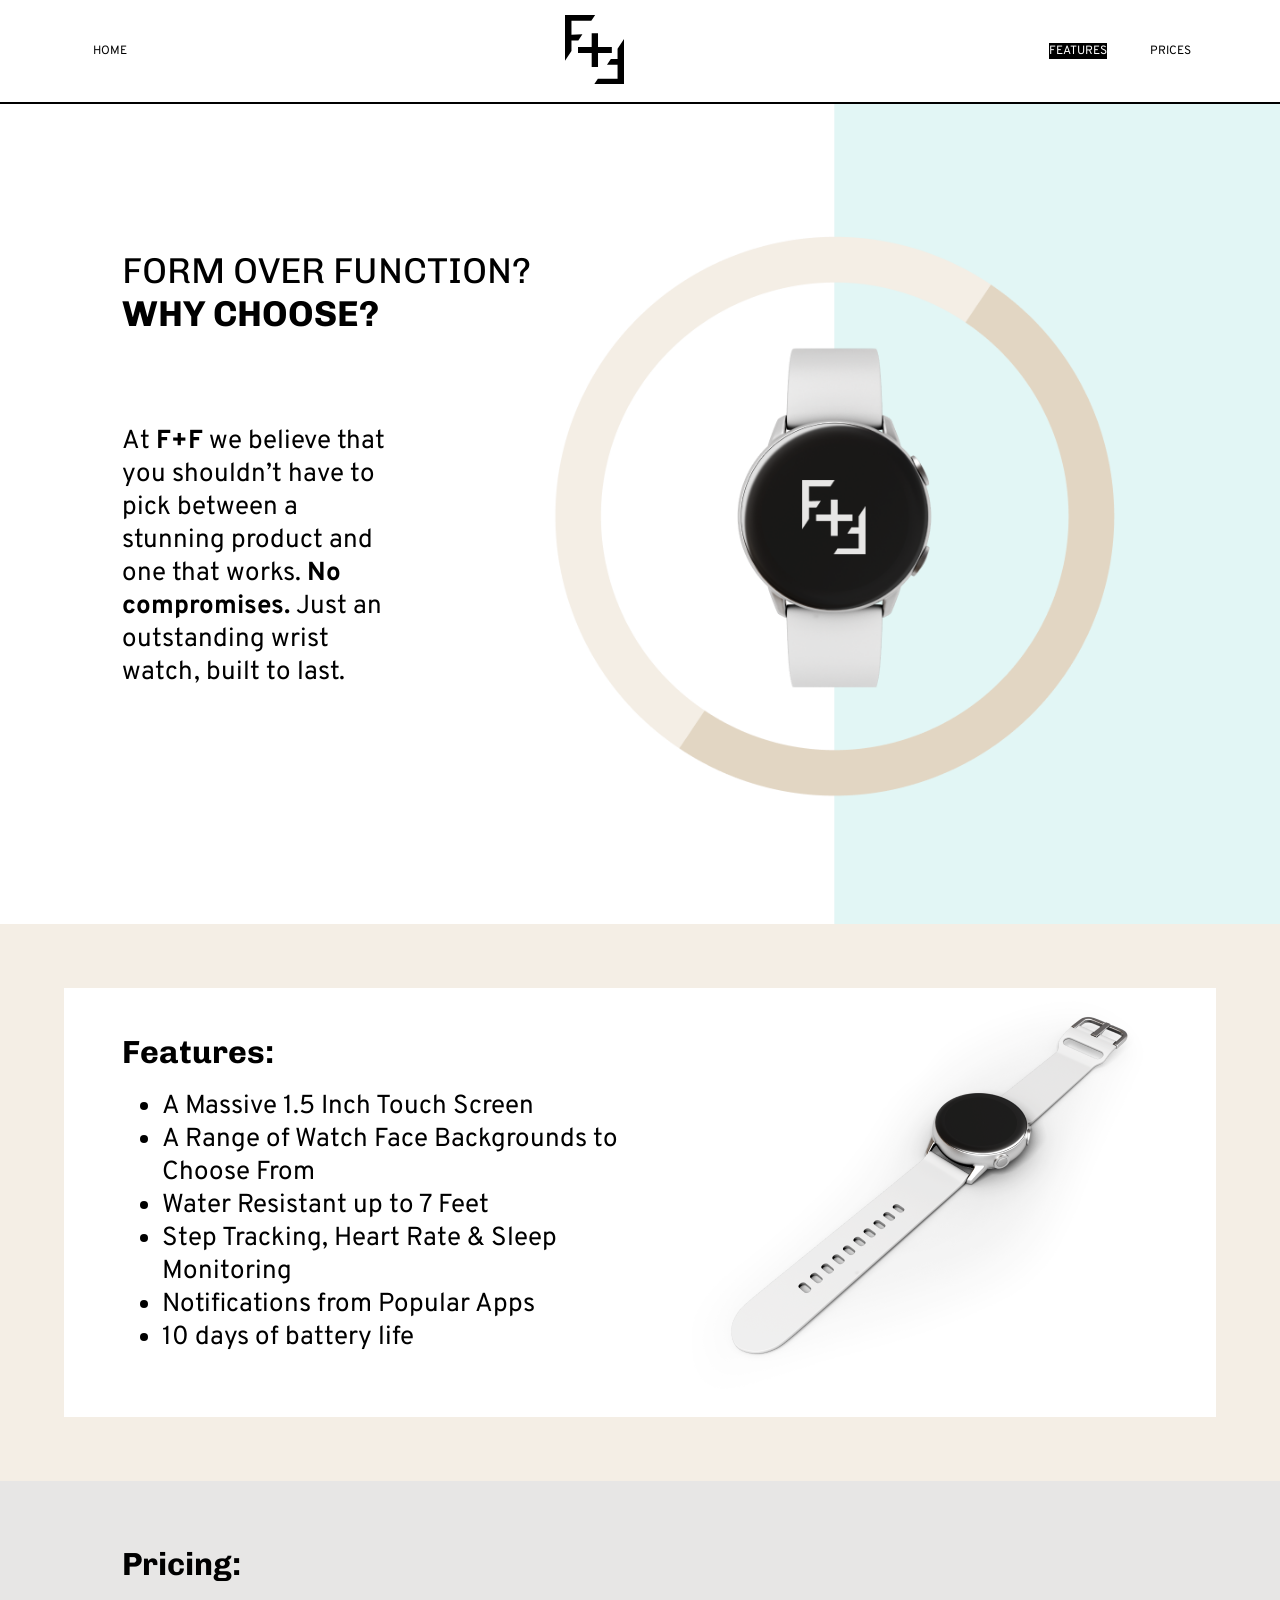
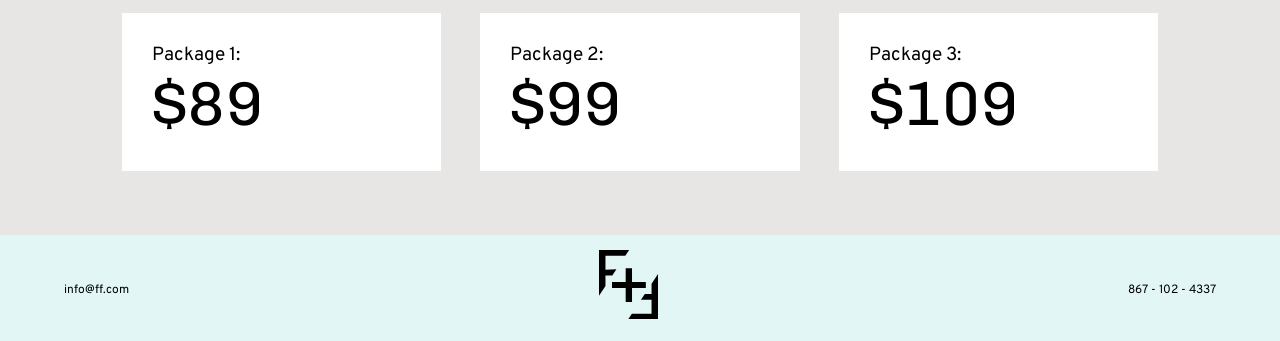
==== Starter Code Challenge HTML & CSS 4/starter-code/index.html @ 16905d95 "highlight features link in nav" ====
<!DOCTYPE html>
<html lang="en">
<head>
    <meta charset="UTF-8">
    <meta http-equiv="X-UA-Compatible" content="IE=edge">
    <meta name="viewport" content="width=device-width, initial-scale=1.0">
    <link rel="preconnect" href="https://fonts.googleapis.com">
    <link rel="preconnect" href="https://fonts.gstatic.com" crossorigin>
    <link href="https://fonts.googleapis.com/css2?family=Chivo:wght@400;700&family=Overpass:wght@400;700&display=swap" rel="stylesheet">
    <link rel="stylesheet" href="./styles.css">
    <title>F + F Watch</title>


    <style>
        /* add your styles below: */


    </style>

</head>
<body>
    <div class="nav">
        <ul class="nav__pages-list">
            <li class="nav__pages-list-item">
                <a class="nav__pages-link" href="/">HOME</a>
            </li>
            <!-- <li class="nav__pages-list-item">
                <a class="nav__pages-link" href="/">CONTACT</a>
            </li> -->
        </ul>
        <a class="nav__logo" href="#">
            <img class="nav__logo-img" src="../F+F-logo-black.svg" alt="F+F Main Logo / Home Link">
        </a>
        <ul class="nav__sections-list">
            <li class="nav__sections-list-item">
                <a class="nav__sections-link" href="#features"><span class="nav__sections-link--highlight">FEATURES</span></a>
            </li>
            <li class="nav__sections-list-item">
                <a class="nav__sections-link" href="#pricing">PRICES</a>
            </li>
        </ul>
    </div>
    
    <header class="header">
        <div class="header__container">
            <h1 class="header__title">Form Over Function?</h1>
            <h2 class="header__subtitle">Why Choose?</h2>
            <p class="header__copy">
                At <span class="header__copy--bold">F+F</span> we believe that you shouldn’t have to pick between a stunning product and one that works.  <span class="header__copy--bold">No compromises.</span> Just an outstanding wrist watch, built to last.</p>
        </div>
    </header>
    
    <main>
        <div id="features" class="features">
            <div class="features__container">
                <div class="features__column">
                    <h3 class="features__title">Features:</h3>
                    <ul class="features__list">
                        <li class="features__list-item">
                            A Massive 1.5 Inch Touch Screen
                        </li>
                        <li class="features__list-item">
                            A Range of Watch Face Backgrounds to Choose From
                        </li>
                        <li class="features__list-item">
                            Water Resistant up to 7 Feet
                        </li>
                        <li class="features__list-item">
                            Step Tracking, Heart Rate & Sleep Monitoring
                        </li>
                        <li class="features__list-item">
                            Notifications from Popular Apps
                        </li>
                        <li class="features__list-item">
                            10 days of battery life
                        </li>
                        
                    </ul>
                </div>
                <div class="features__column">
                    <img class="features__image" src="../watch-side.png" alt="Side view of F+F Watch">
                </div>
            </div>
        </div>
        <div id="pricing" class="pricing">
            <div class="pricing__container">
                <h3 class="pricing__title">Pricing:</h3>
                <div class="pricing__cards">
                    <div class="pricing__card">
                        <div class="pricing__card-top">
                            <h4 class="pricing__card-title">Package 1:</h4>
                            <p class="pricing__card-price">$89</p>
                        </div>
                        <div class="pricing__card-bottom">
                           <!-- add code here for pricing -->
                        </div>
                    </div>
                    <div class="pricing__card">
                        <div class="pricing__card-top">
                            <h4 class="pricing__card-title">Package 2:</h4>
                            <p class="pricing__card-price">$99</p>
                        </div>
                        <div class="pricing__card-bottom">
                            
                        </div>
                    </div>
                    <div class="pricing__card">
                        <div class="pricing__card-top">
                            <h4 class="pricing__card-title">Package 3:</h4>
                            <p class="pricing__card-price">$109</p>
                        </div>
                        <div class="pricing__card-bottom">
                            
                        </div>
                    </div>
                </div>
            </div>
        </div>
    </main>

    <footer>
        <nav class="nav-footer">
            <ul class="nav-footer__list">
                <li class="nav-footer__list-item">
                    <a class="nav-footer__link" href="mailto:info@ff.com">info@ff.com</a>
                </li>
                <li class="nav-footer__list-item">
                    <a class="nav-footer__link" href="./index.html">
                        <img class="nav-footer__logo" src="../F+F-logo-black.svg" alt="F+F Logo / Link to Home">
                    </a>
                </li>
                <li class="nav-footer__list-item">
                    <a class="nav-footer__link" href="tel:8671024337">867 - 102 - 4337</a>
                </li>
            </ul>
        </nav>
    </footer>
</body>
</html>
---- Starter Code Challenge HTML & CSS 4/starter-code/styles.css ----
html, body {
  font-family: "Overpass", Arial, Helvetica, sans-serif;
  margin: 0;
  padding: 0;
}

p {
  font-family: "Overpass", Arial, Helvetica, sans-serif;
  font-size: 26px;
}

ul, ol, li {
  font-family: "Overpass", Arial, Helvetica, sans-serif;
  font-size: 19px;
}

.nav a, .nav-footer a, .nav p, .nav-footer p {
  font-size: 12px;
}

.nav {
  font-family: "Chivo", Arial, Helvetica, sans-serif;
  font-size: 12px;
  font-weight: normal;
  padding: 0 5%;
  display: flex;
  justify-content: space-between;
  align-items: stretch;
  height: 100%;
  border-bottom: 2px solid black;
}
.nav__pages-list, .nav__sections-list {
  list-style: none;
  padding-left: 0;
  margin: 0;
  display: flex;
}
.nav__pages-list-item, .nav__sections-list-item {
  width: 92px;
  text-align: center;
}
.nav__pages-link, .nav__sections-link {
  text-decoration: none;
  color: #000000;
  display: flex;
  justify-content: center;
  align-items: center;
  height: 100%;
}
.nav__pages-link:active, .nav__pages-link:hover, .nav__pages-link:focus, .nav__sections-link:active, .nav__sections-link:hover, .nav__sections-link:focus {
  text-decoration: none;
  color: #000000;
}
.nav__pages-link--active, .nav__pages-link--highlight, .nav__pages-link:hover, .nav__sections-link--active, .nav__sections-link--highlight, .nav__sections-link:hover {
  background: black;
  color: white;
}
.nav__logo-img {
  padding: 15px;
}

.header {
  padding: 0 5%;
  background: url("../watch-front.png") 0% 50%/cover no-repeat;
  height: calc(100vh - 80px);
}
.header__container {
  padding: 0 5%;
  width: 90%;
  display: flex;
  flex-direction: column;
  height: 100%;
  justify-content: center;
}
.header__title {
  font-family: "Chivo", Arial, Helvetica, sans-serif;
  font-size: 36px;
  font-weight: normal;
  text-transform: uppercase;
  margin: 0;
}
.header__subtitle {
  font-family: "Chivo", Arial, Helvetica, sans-serif;
  font-size: 36px;
  font-weight: bold;
  text-transform: uppercase;
  margin: 0 0 90px;
}
.header__copy, .header__tagline {
  width: 27%;
  font-family: "Overpass", Arial, Helvetica, sans-serif;
  font-size: 26px;
}
.header__copy--bold, .header__tagline--bold {
  font-weight: bold;
}
.header__copy--uppercase, .header__tagline--uppercase {
  text-transform: uppercase;
}
.header__copy {
  margin: 0 0 90px;
}
.header__tagline {
  margin: 0;
}

.features {
  padding: 0 5%;
  background: #F4EEE5;
  padding-top: 5%;
  padding-bottom: 5%;
}
.features__container {
  padding: 0 5%;
  display: flex;
  justify-content: space-between;
  background: white;
}
.features__column {
  display: flex;
  flex-direction: column;
  justify-content: center;
}
.features__title {
  font-family: "Chivo", Arial, Helvetica, sans-serif;
  font-size: 32px;
  margin: 0;
}
.features__list-item {
  font-family: "Overpass", Arial, Helvetica, sans-serif;
  font-size: 26px;
}

.pricing {
  padding: 0 5%;
  background: #E7E6E5;
  padding-top: 5%;
  padding-bottom: 5%;
}
.pricing__container {
  padding: 0 5%;
}
.pricing__title {
  font-family: "Chivo", Arial, Helvetica, sans-serif;
  font-size: 32px;
  margin: 0 0 30px;
}
.pricing__cards {
  display: flex;
  justify-content: space-between;
}
.pricing__card {
  background: #FFFFFF;
  padding: 30px;
  width: 25%;
}
.pricing__card-title {
  margin: 0;
  font-family: "Overpass", Arial, Helvetica, sans-serif;
  font-weight: normal;
  font-size: 19px;
}
.pricing__card-price {
  font-family: "Chivo", Arial, Helvetica, sans-serif;
  font-size: 62px;
  margin: 0;
}
.pricing__card-bottom {
  font-size: 19px;
}
.pricing__card-bottom p, .pricing__card-bottom ol, .pricing__card-bottom ul li {
  font-size: 19px;
}

.nav-footer {
  padding: 0 5%;
  font-family: "Chivo", Arial, Helvetica, sans-serif;
  background: #E2F6F5;
}
.nav-footer__list {
  list-style: none;
  padding-left: 0;
  margin: 0;
  display: flex;
  justify-content: space-between;
  align-items: stretch;
  height: 100%;
}
.nav-footer__list-item {
  align-self: center;
}
.nav-footer__link {
  text-decoration: none;
  color: #000000;
}
.nav-footer__link:active, .nav-footer__link:hover, .nav-footer__link:focus {
  text-decoration: none;
  color: #000000;
}
.nav-footer__logo {
  padding: 15px;
}/*# sourceMappingURL=styles.css.map */
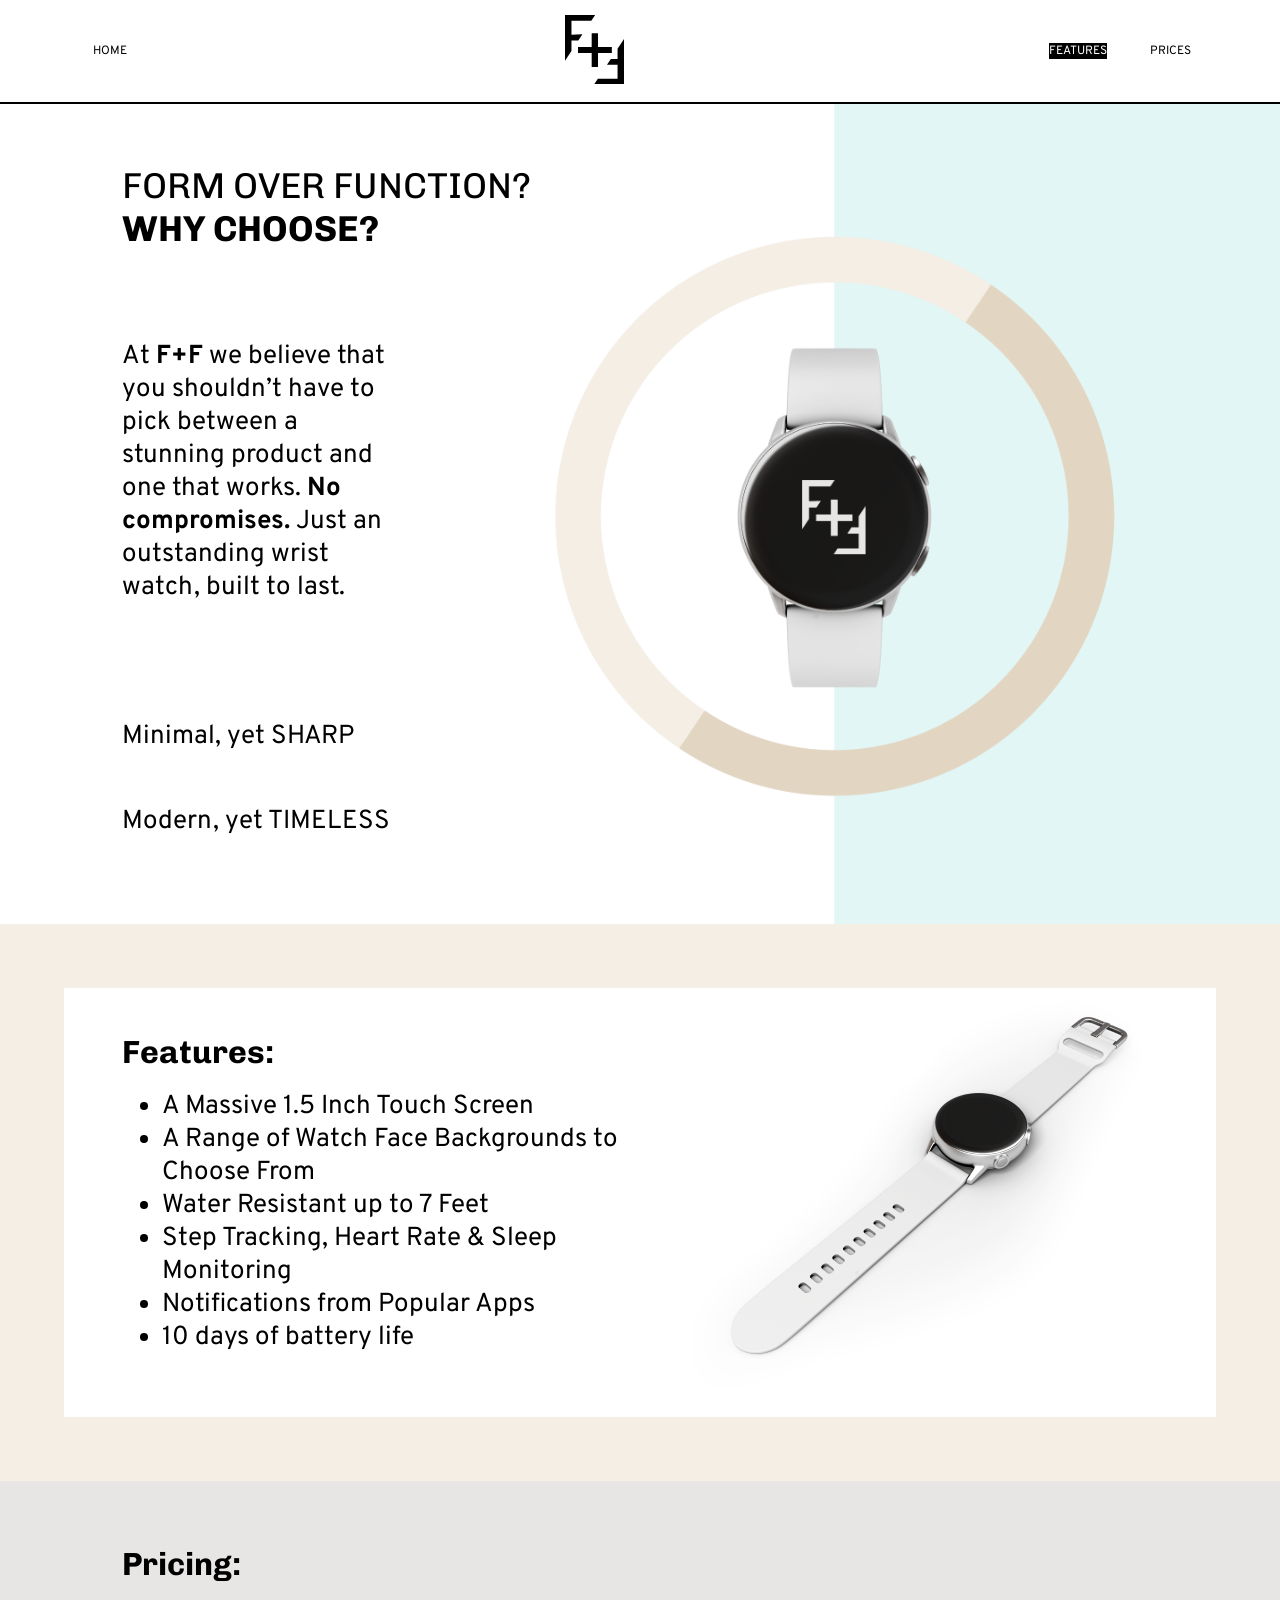
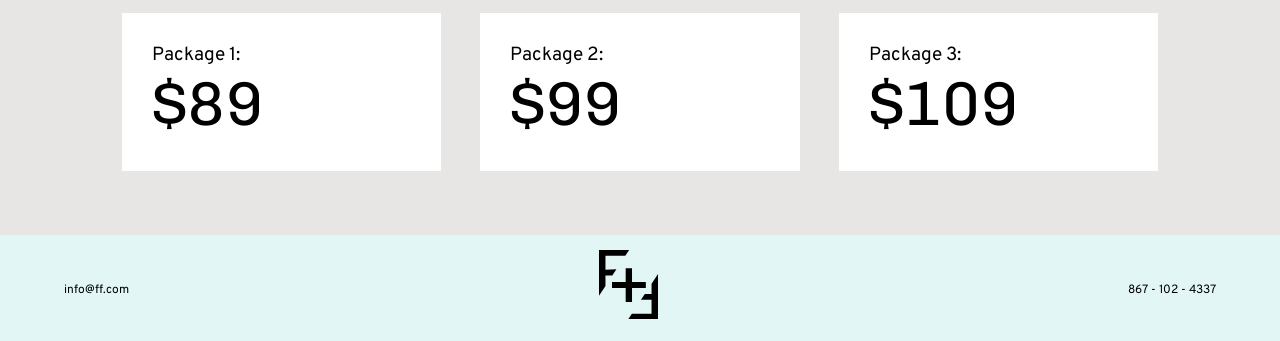
==== commit 3964eab8: "added taglines after header copy" ====
--- a/Starter Code Challenge HTML & CSS 4/starter-code/index.html
+++ b/Starter Code Challenge HTML & CSS 4/starter-code/index.html
@@ -47,6 +47,8 @@
             <h2 class="header__subtitle">Why Choose?</h2>
             <p class="header__copy">
                 At <span class="header__copy--bold">F+F</span> we believe that you shouldn’t have to pick between a stunning product and one that works.  <span class="header__copy--bold">No compromises.</span> Just an outstanding wrist watch, built to last.</p>
+            <p>Minimal, yet <span class="uppercase">sharp</span></p>
+            <p>Modern, yet <span class="uppercase">timeless</span></p>
         </div>
     </header>
     
--- a/Starter Code Challenge HTML & CSS 4/starter-code/styles.css
+++ b/Starter Code Challenge HTML & CSS 4/starter-code/styles.css
@@ -1,3 +1,7 @@
+.uppercase {
+  text-transform: uppercase;
+}
+
 html, body {
   font-family: "Overpass", Arial, Helvetica, sans-serif;
   margin: 0;
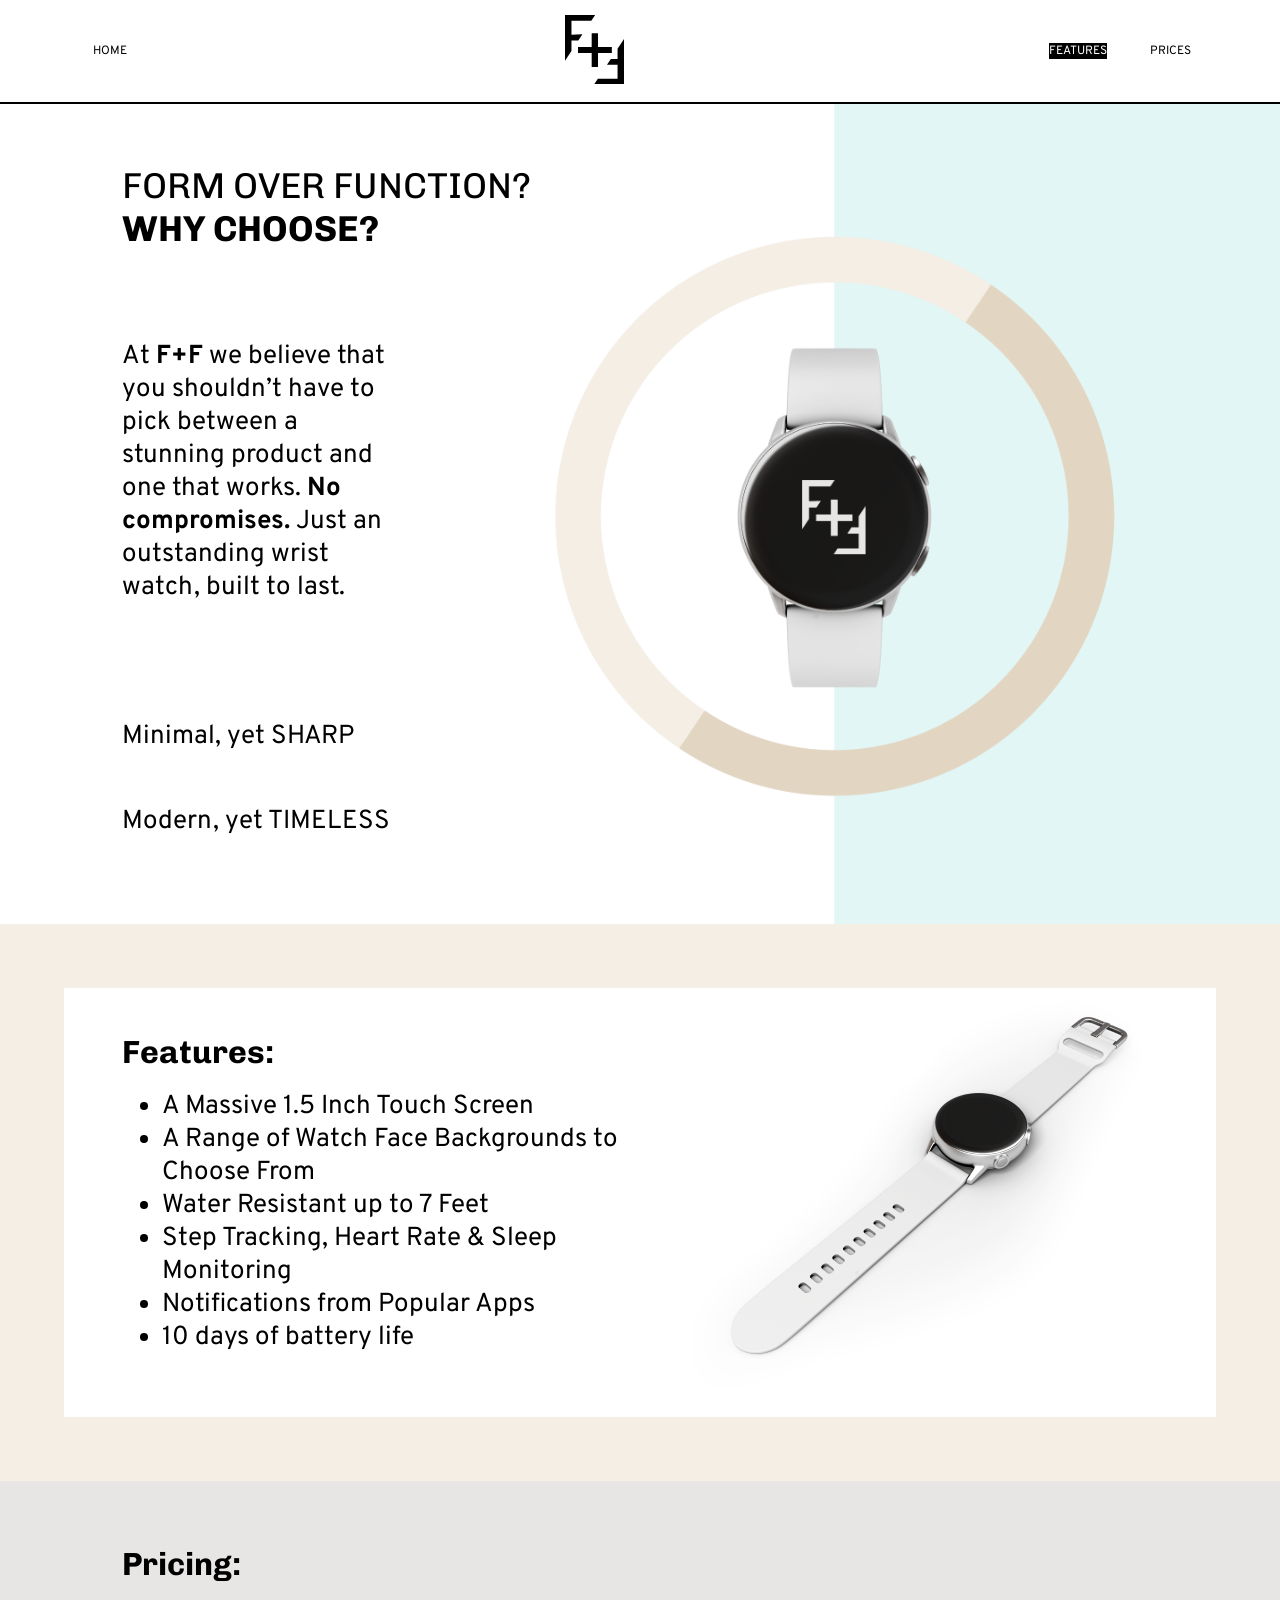
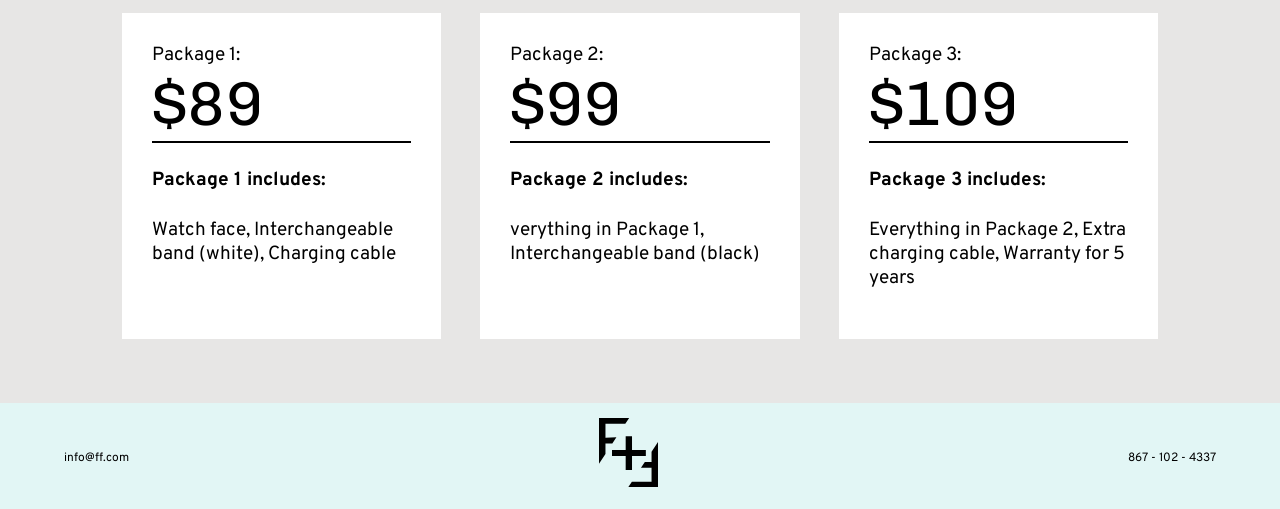
==== commit cc4ea5a5: "add pricing package details" ====
--- a/Starter Code Challenge HTML & CSS 4/starter-code/index.html
+++ b/Starter Code Challenge HTML & CSS 4/starter-code/index.html
@@ -94,7 +94,9 @@
                             <p class="pricing__card-price">$89</p>
                         </div>
                         <div class="pricing__card-bottom">
-                           <!-- add code here for pricing -->
+                           <!-- add code here for pricing-->
+                                   <h4>Package 1 includes: </h4>
+                                   <p>Watch face, Interchangeable band (white), Charging cable</p>
                         </div>
                     </div>
                     <div class="pricing__card">
@@ -103,7 +105,8 @@
                             <p class="pricing__card-price">$99</p>
                         </div>
                         <div class="pricing__card-bottom">
-                            
+                            <h4>Package 2 includes: </h4>
+                                    <p>verything in Package 1, Interchangeable band (black)</p>
                         </div>
                     </div>
                     <div class="pricing__card">
@@ -112,7 +115,8 @@
                             <p class="pricing__card-price">$109</p>
                         </div>
                         <div class="pricing__card-bottom">
-                            
+                            <h4>Package 3 includes: </h4>
+                                    <p>Everything in Package 2, Extra charging cable, Warranty for 5 years</p>
                         </div>
                     </div>
                 </div>
--- a/Starter Code Challenge HTML & CSS 4/starter-code/styles.css
+++ b/Starter Code Challenge HTML & CSS 4/starter-code/styles.css
@@ -169,6 +169,11 @@
   font-size: 62px;
   margin: 0;
 }
+
+.pricing__card-top {
+  border-bottom: 2px solid black;
+}
+
 .pricing__card-bottom {
   font-size: 19px;
 }
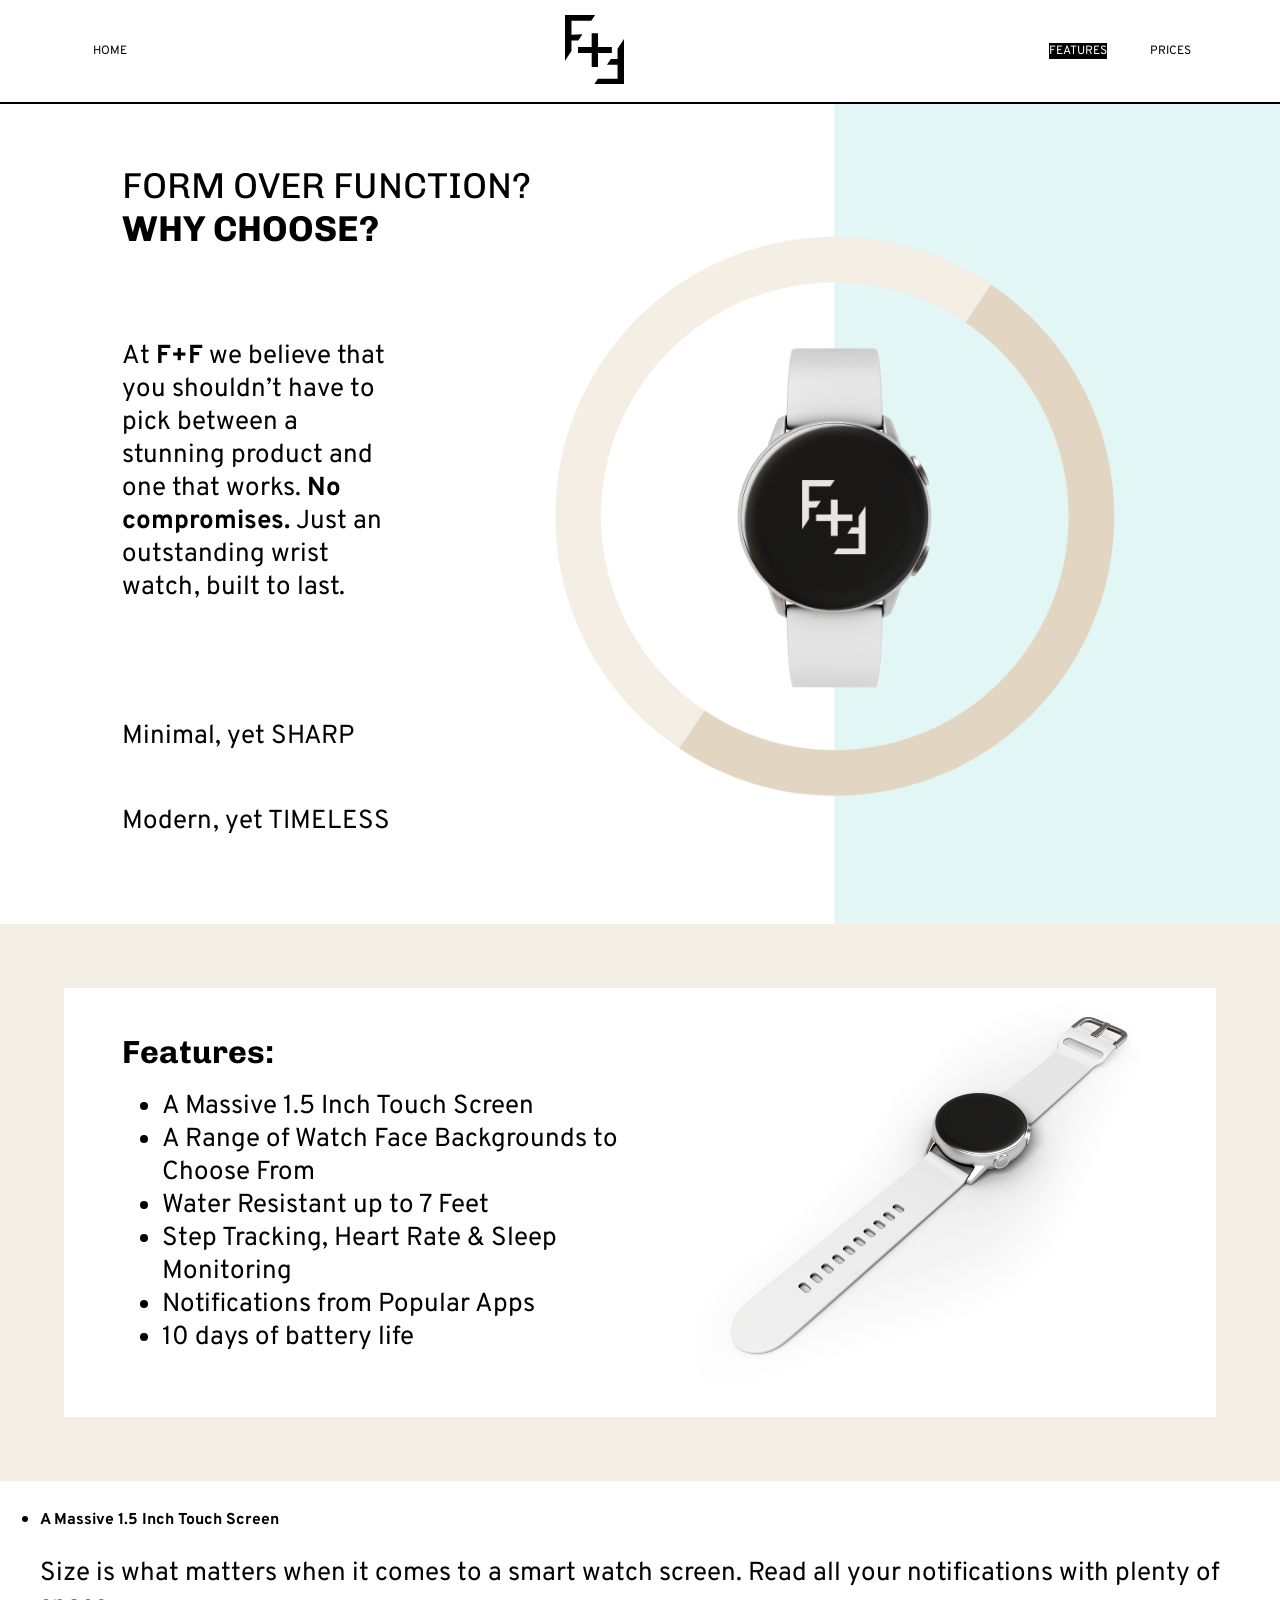
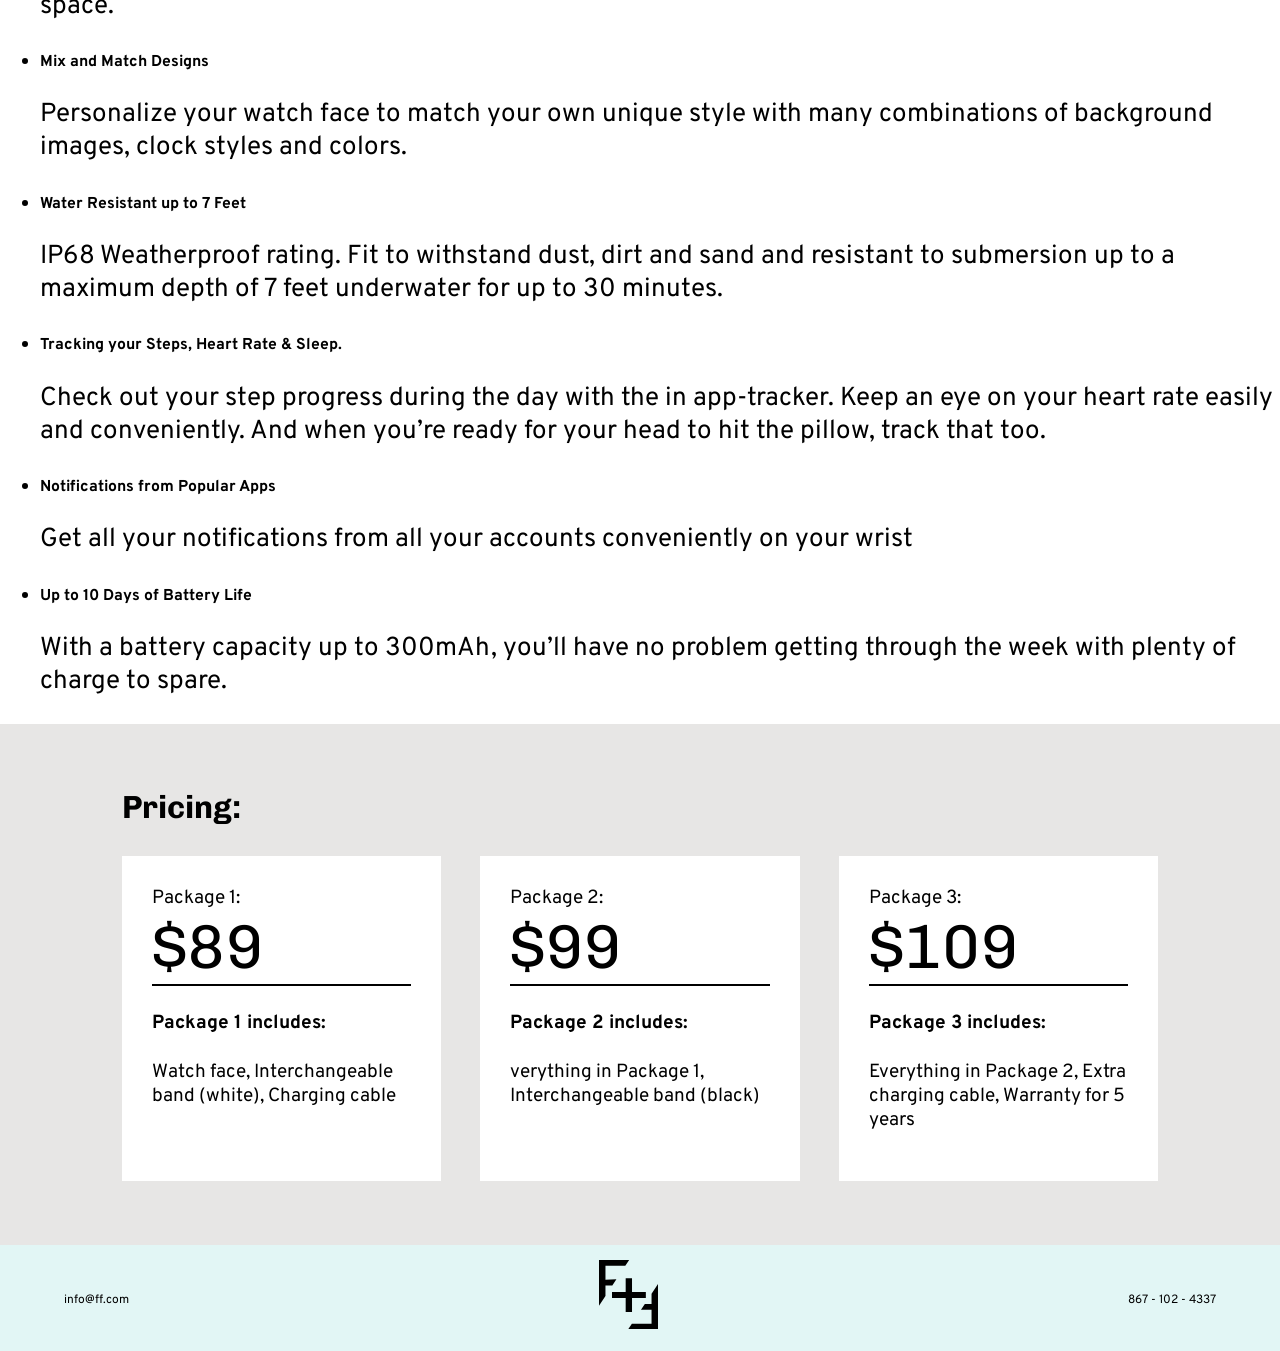
==== commit 037ddf7f: "added features breakdown" ====
--- a/Starter Code Challenge HTML & CSS 4/starter-code/index.html
+++ b/Starter Code Challenge HTML & CSS 4/starter-code/index.html
@@ -84,6 +84,44 @@
                 </div>
             </div>
         </div>
+        <section class="features__breakdown">
+            <ul>
+                <li>
+                    <h5>A Massive 1.5 Inch Touch Screen</h5>
+                    <p>Size is what matters when it comes to a smart watch screen. Read all your notifications with plenty of space.
+                    </p>
+                </li>
+                <li>
+                    <h5>Mix and Match Designs
+                    </h5>
+                    <p>Personalize your watch face to match your own unique style with many combinations of background images, clock styles and colors.
+                    </p>
+                </li>
+                <li>
+                    <h5>Water Resistant up to 7 Feet
+                    </h5>
+                    <p>IP68 Weatherproof rating. Fit to withstand dust, dirt and sand and resistant to submersion up to a maximum depth of 7 feet underwater for up to 30 minutes.
+                    </p>
+                </li>
+                <li>
+                    <h5>Tracking your Steps, Heart Rate & Sleep.
+                    </h5>
+                    <p>Check out your step progress during the day with the in app-tracker. Keep an eye on your heart rate easily and conveniently. And when you’re ready for your head to hit the pillow, track that too. 
+                    </p>
+                </li>
+                <li>
+                    <h5>Notifications from Popular Apps
+                    </h5>
+                    <p>Get all your notifications from all your accounts conveniently on your wrist
+                    </p>
+                </li>
+                <li>
+                    <h5>Up to 10 Days of Battery Life
+                    </h5>
+                    <p>With a battery capacity up to 300mAh, you’ll have no problem getting through the week with plenty of charge to spare.</p>
+                </li>
+            </ul>
+        </section>
         <div id="pricing" class="pricing">
             <div class="pricing__container">
                 <h3 class="pricing__title">Pricing:</h3>
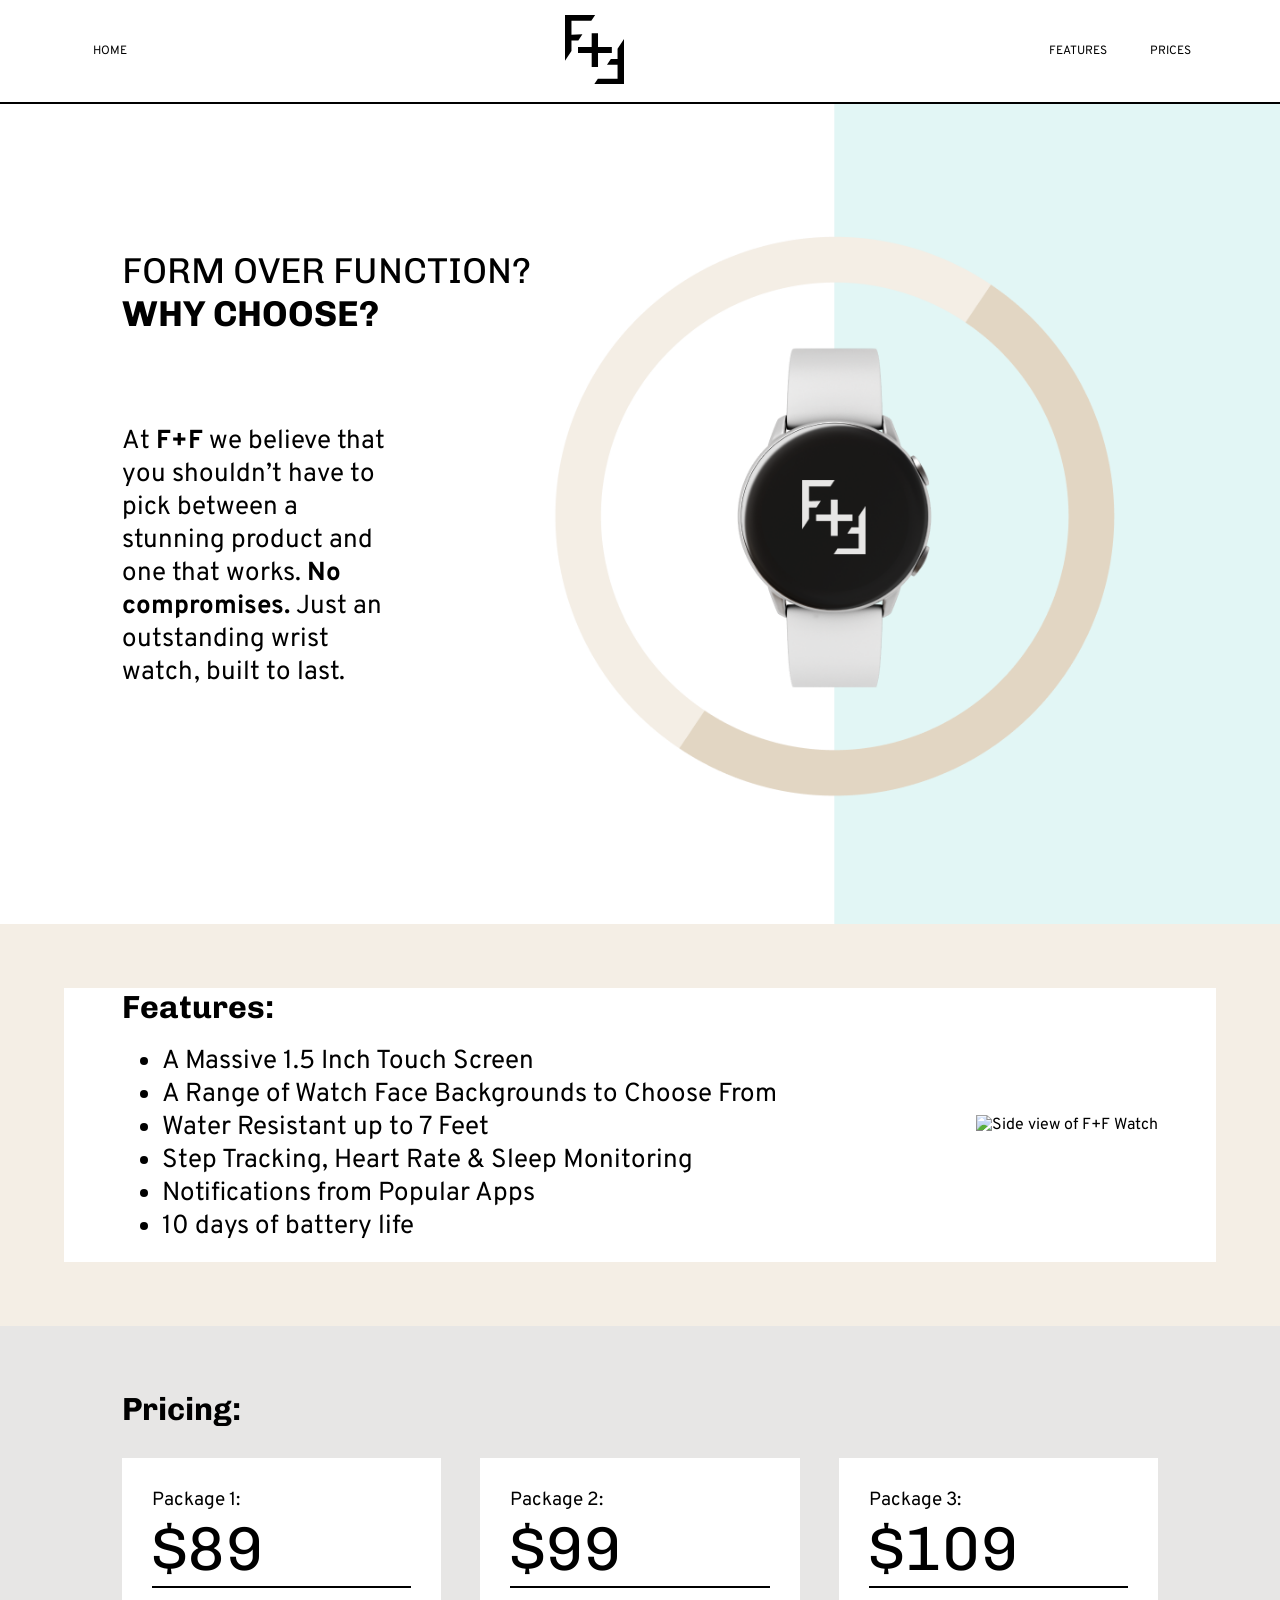
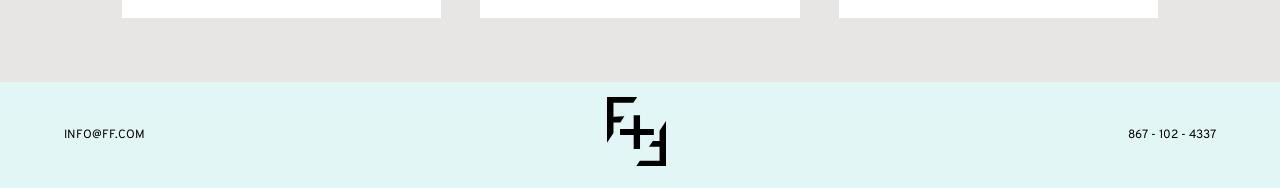
==== commit 696fef35: "Merge pull request #1 from jimmyx27/add_features Add features" ====
--- a/Starter Code Challenge HTML & CSS 4/starter-code/index.html
+++ b/Starter Code Challenge HTML & CSS 4/starter-code/index.html
@@ -33,7 +33,7 @@
         </a>
         <ul class="nav__sections-list">
             <li class="nav__sections-list-item">
-                <a class="nav__sections-link" href="#features"><span class="nav__sections-link--highlight">FEATURES</span></a>
+                <a class="nav__sections-link" href="#features">FEATURES</a>
             </li>
             <li class="nav__sections-list-item">
                 <a class="nav__sections-link" href="#pricing">PRICES</a>
@@ -47,8 +47,6 @@
             <h2 class="header__subtitle">Why Choose?</h2>
             <p class="header__copy">
                 At <span class="header__copy--bold">F+F</span> we believe that you shouldn’t have to pick between a stunning product and one that works.  <span class="header__copy--bold">No compromises.</span> Just an outstanding wrist watch, built to last.</p>
-            <p>Minimal, yet <span class="uppercase">sharp</span></p>
-            <p>Modern, yet <span class="uppercase">timeless</span></p>
         </div>
     </header>
     
@@ -80,48 +78,10 @@
                     </ul>
                 </div>
                 <div class="features__column">
-                    <img class="features__image" src="../watch-side.png" alt="Side view of F+F Watch">
+                    <img class="features__image" src="" alt="Side view of F+F Watch">
                 </div>
             </div>
         </div>
-        <section class="features__breakdown">
-            <ul>
-                <li>
-                    <h5>A Massive 1.5 Inch Touch Screen</h5>
-                    <p>Size is what matters when it comes to a smart watch screen. Read all your notifications with plenty of space.
-                    </p>
-                </li>
-                <li>
-                    <h5>Mix and Match Designs
-                    </h5>
-                    <p>Personalize your watch face to match your own unique style with many combinations of background images, clock styles and colors.
-                    </p>
-                </li>
-                <li>
-                    <h5>Water Resistant up to 7 Feet
-                    </h5>
-                    <p>IP68 Weatherproof rating. Fit to withstand dust, dirt and sand and resistant to submersion up to a maximum depth of 7 feet underwater for up to 30 minutes.
-                    </p>
-                </li>
-                <li>
-                    <h5>Tracking your Steps, Heart Rate & Sleep.
-                    </h5>
-                    <p>Check out your step progress during the day with the in app-tracker. Keep an eye on your heart rate easily and conveniently. And when you’re ready for your head to hit the pillow, track that too. 
-                    </p>
-                </li>
-                <li>
-                    <h5>Notifications from Popular Apps
-                    </h5>
-                    <p>Get all your notifications from all your accounts conveniently on your wrist
-                    </p>
-                </li>
-                <li>
-                    <h5>Up to 10 Days of Battery Life
-                    </h5>
-                    <p>With a battery capacity up to 300mAh, you’ll have no problem getting through the week with plenty of charge to spare.</p>
-                </li>
-            </ul>
-        </section>
         <div id="pricing" class="pricing">
             <div class="pricing__container">
                 <h3 class="pricing__title">Pricing:</h3>
@@ -132,9 +92,7 @@
                             <p class="pricing__card-price">$89</p>
                         </div>
                         <div class="pricing__card-bottom">
-                           <!-- add code here for pricing-->
-                                   <h4>Package 1 includes: </h4>
-                                   <p>Watch face, Interchangeable band (white), Charging cable</p>
+                           <!-- add code here for pricing -->
                         </div>
                     </div>
                     <div class="pricing__card">
@@ -143,8 +101,7 @@
                             <p class="pricing__card-price">$99</p>
                         </div>
                         <div class="pricing__card-bottom">
-                            <h4>Package 2 includes: </h4>
-                                    <p>verything in Package 1, Interchangeable band (black)</p>
+                            
                         </div>
                     </div>
                     <div class="pricing__card">
@@ -153,8 +110,7 @@
                             <p class="pricing__card-price">$109</p>
                         </div>
                         <div class="pricing__card-bottom">
-                            <h4>Package 3 includes: </h4>
-                                    <p>Everything in Package 2, Extra charging cable, Warranty for 5 years</p>
+                            
                         </div>
                     </div>
                 </div>
@@ -166,7 +122,7 @@
         <nav class="nav-footer">
             <ul class="nav-footer__list">
                 <li class="nav-footer__list-item">
-                    <a class="nav-footer__link" href="mailto:info@ff.com">info@ff.com</a>
+                    <p class="nav-footer__link">INFO@FF.COM</p>
                 </li>
                 <li class="nav-footer__list-item">
                     <a class="nav-footer__link" href="./index.html">
@@ -174,7 +130,7 @@
                     </a>
                 </li>
                 <li class="nav-footer__list-item">
-                    <a class="nav-footer__link" href="tel:8671024337">867 - 102 - 4337</a>
+                    <p class="nav-footer__link">867 - 102 - 4337</p>
                 </li>
             </ul>
         </nav>
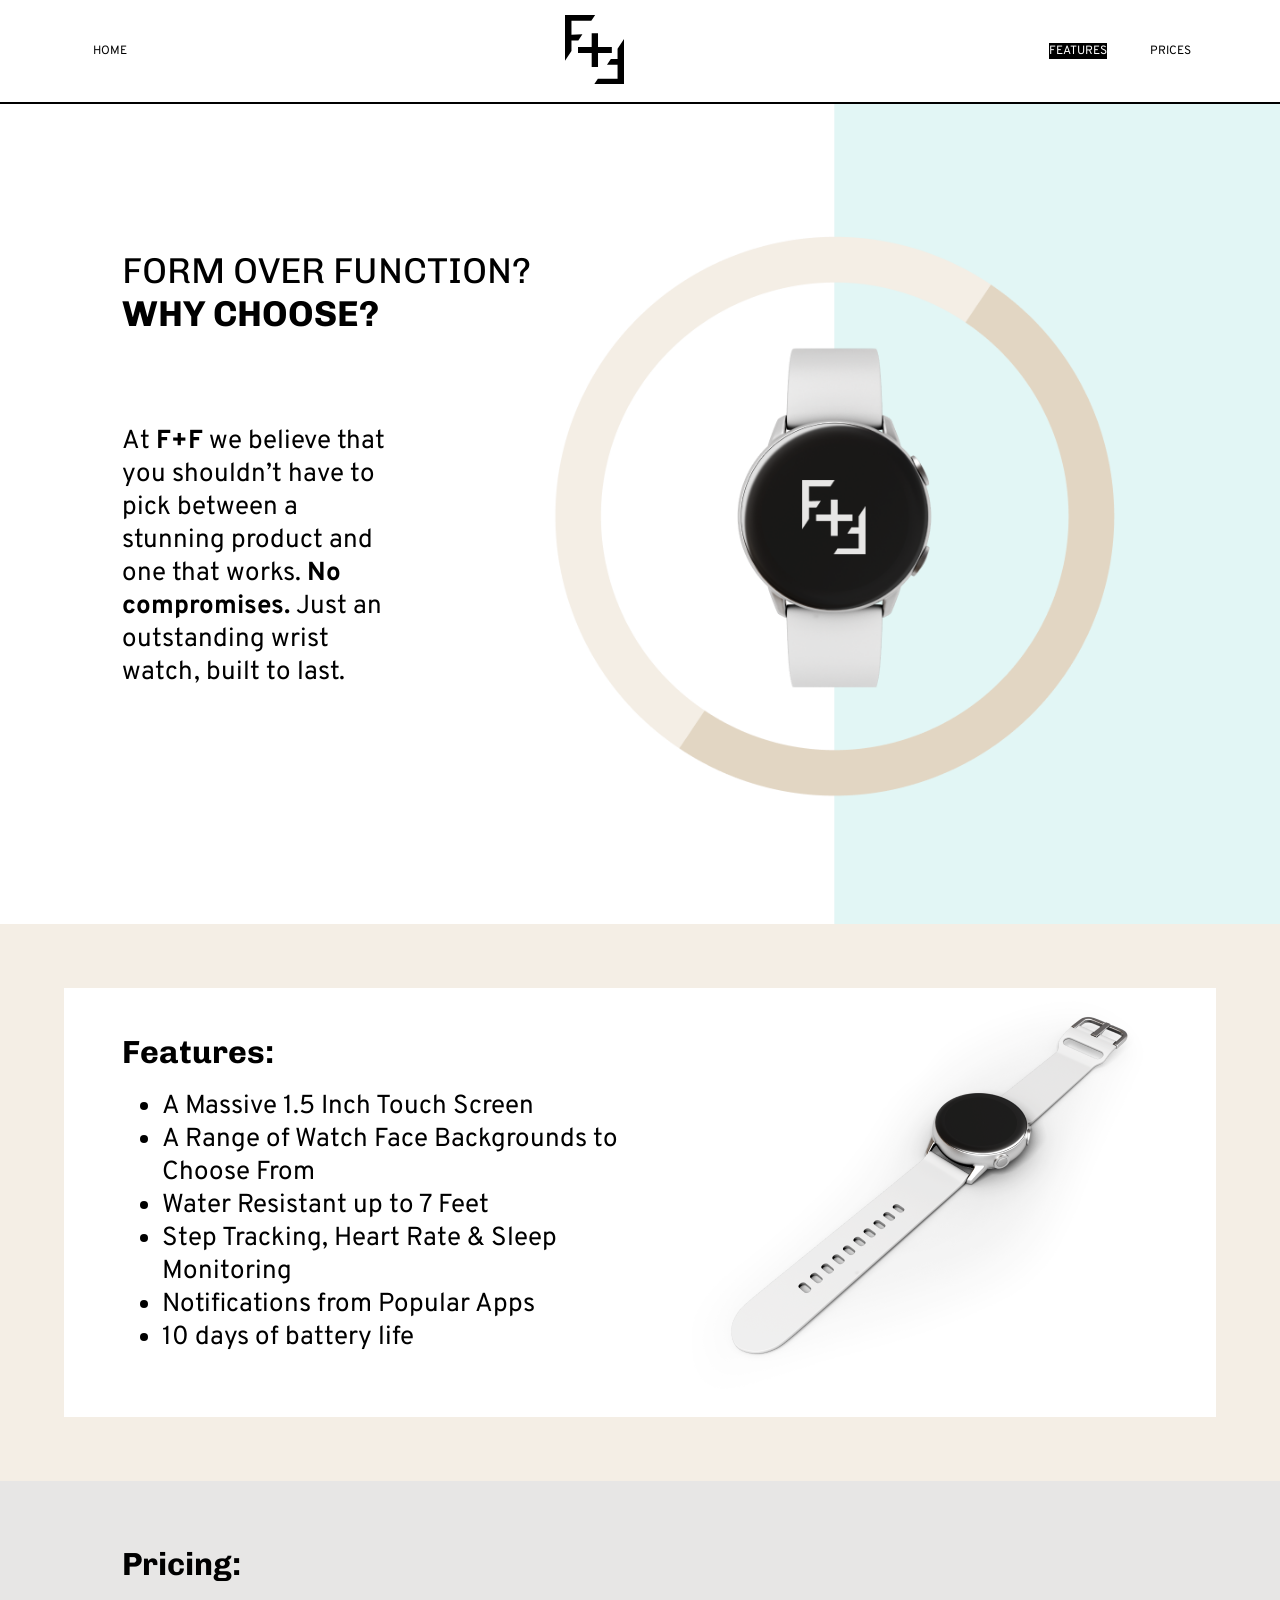
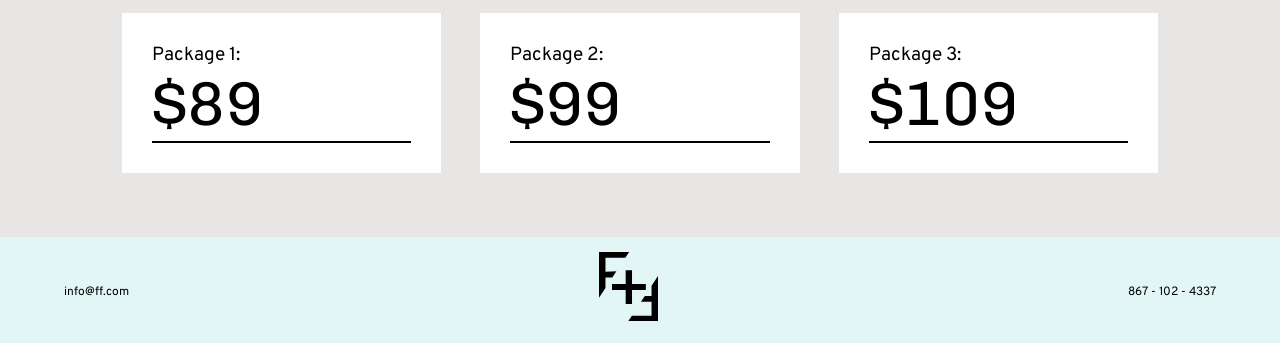
==== commit 4b4c96ee: "Merge pull request #2 from jimmyx27/highlight_features_link Highlight features link" ====
--- a/Starter Code Challenge HTML & CSS 4/starter-code/index.html
+++ b/Starter Code Challenge HTML & CSS 4/starter-code/index.html
@@ -33,7 +33,7 @@
         </a>
         <ul class="nav__sections-list">
             <li class="nav__sections-list-item">
-                <a class="nav__sections-link" href="#features">FEATURES</a>
+                <a class="nav__sections-link" href="#features"><span class="nav__sections-link--highlight">FEATURES</span></a>
             </li>
             <li class="nav__sections-list-item">
                 <a class="nav__sections-link" href="#pricing">PRICES</a>
@@ -78,7 +78,7 @@
                     </ul>
                 </div>
                 <div class="features__column">
-                    <img class="features__image" src="" alt="Side view of F+F Watch">
+                    <img class="features__image" src="../watch-side.png" alt="Side view of F+F Watch">
                 </div>
             </div>
         </div>
@@ -122,7 +122,7 @@
         <nav class="nav-footer">
             <ul class="nav-footer__list">
                 <li class="nav-footer__list-item">
-                    <p class="nav-footer__link">INFO@FF.COM</p>
+                    <a class="nav-footer__link" href="mailto:info@ff.com">info@ff.com</a>
                 </li>
                 <li class="nav-footer__list-item">
                     <a class="nav-footer__link" href="./index.html">
@@ -130,7 +130,7 @@
                     </a>
                 </li>
                 <li class="nav-footer__list-item">
-                    <p class="nav-footer__link">867 - 102 - 4337</p>
+                    <a class="nav-footer__link" href="tel:8671024337">867 - 102 - 4337</a>
                 </li>
             </ul>
         </nav>
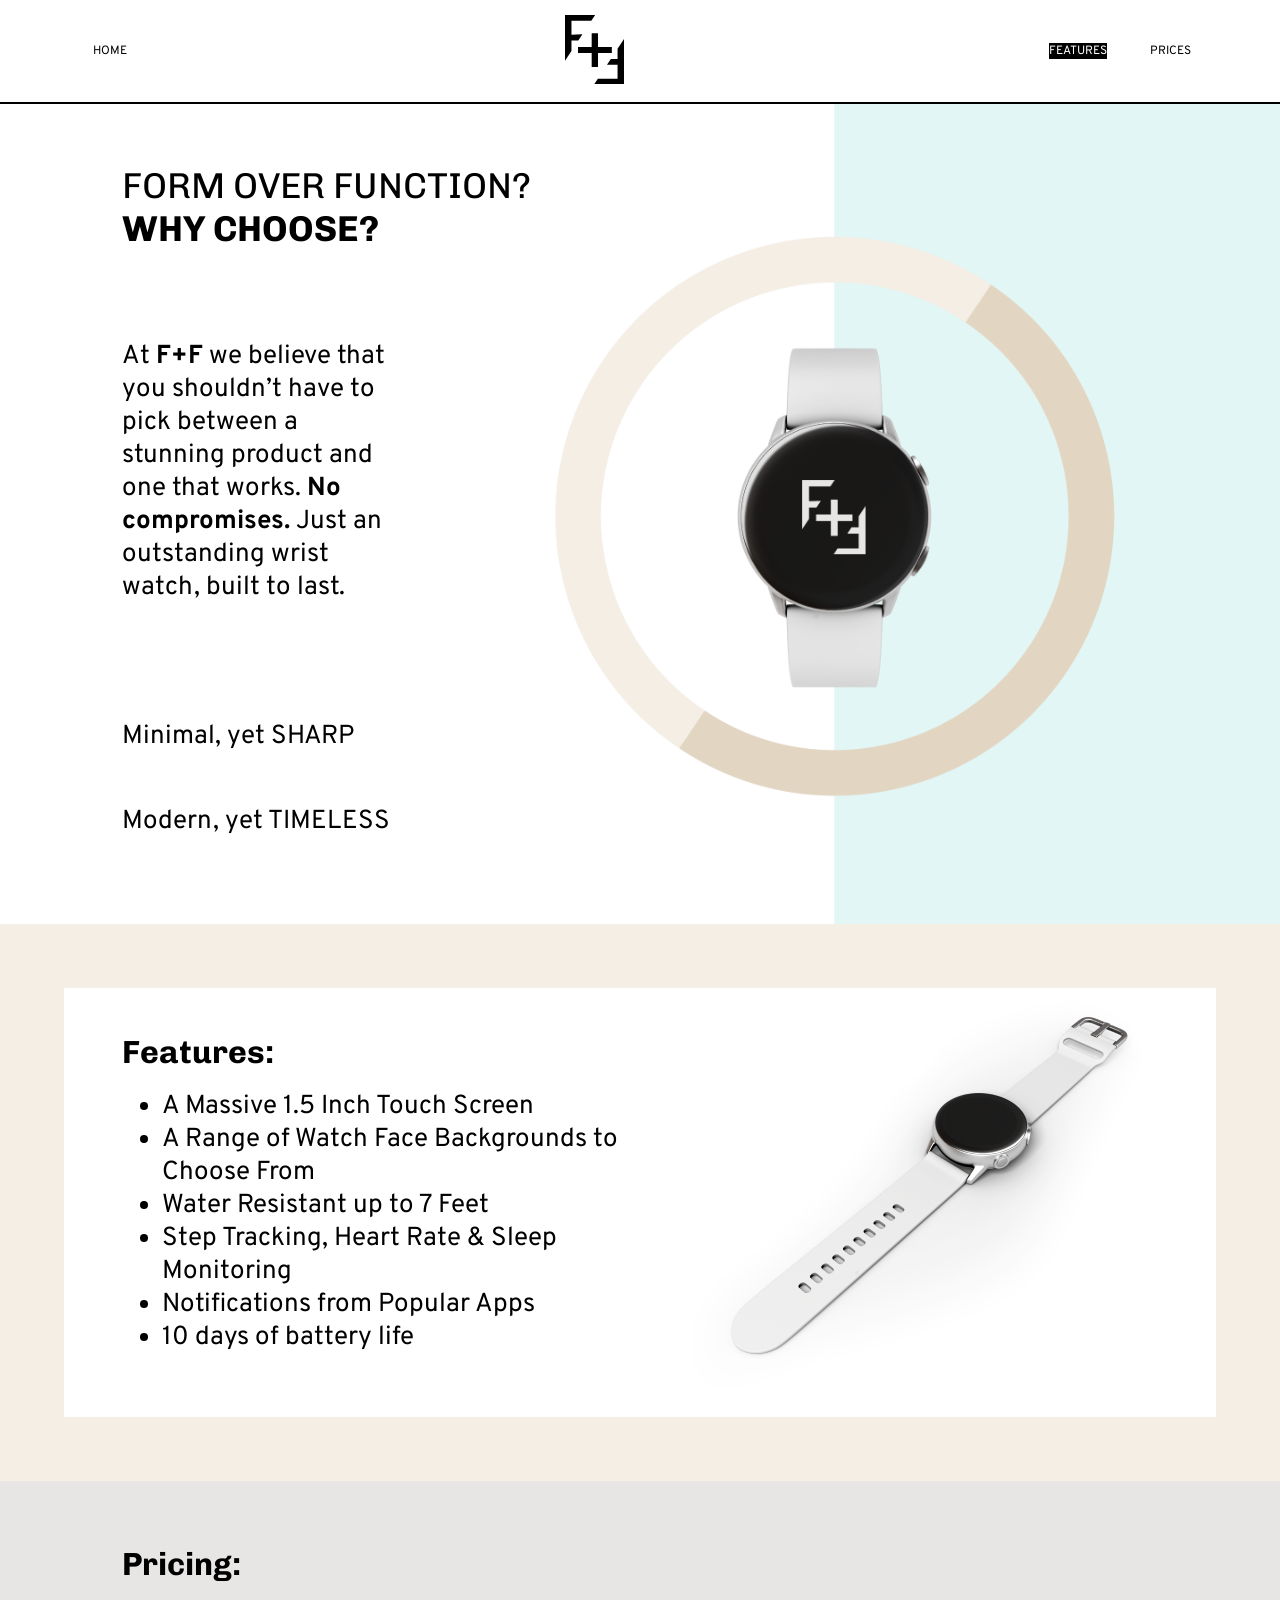
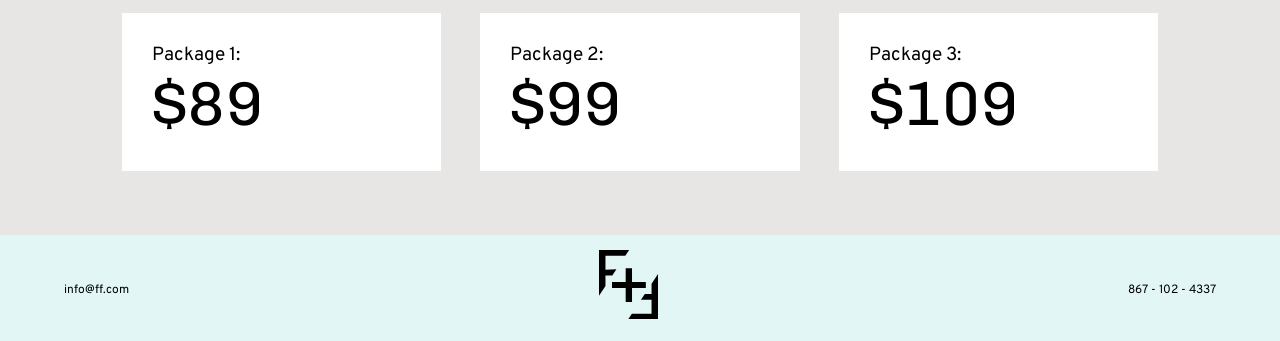
==== commit 953a4b8b: "Merge pull request #3 from jimmyx27/add_taglines_to_header added taglines after header copy" ====
--- a/Starter Code Challenge HTML & CSS 4/starter-code/index.html
+++ b/Starter Code Challenge HTML & CSS 4/starter-code/index.html
@@ -47,6 +47,8 @@
             <h2 class="header__subtitle">Why Choose?</h2>
             <p class="header__copy">
                 At <span class="header__copy--bold">F+F</span> we believe that you shouldn’t have to pick between a stunning product and one that works.  <span class="header__copy--bold">No compromises.</span> Just an outstanding wrist watch, built to last.</p>
+            <p>Minimal, yet <span class="uppercase">sharp</span></p>
+            <p>Modern, yet <span class="uppercase">timeless</span></p>
         </div>
     </header>
     
--- a/Starter Code Challenge HTML & CSS 4/starter-code/styles.css
+++ b/Starter Code Challenge HTML & CSS 4/starter-code/styles.css
@@ -169,11 +169,6 @@
   font-size: 62px;
   margin: 0;
 }
-
-.pricing__card-top {
-  border-bottom: 2px solid black;
-}
-
 .pricing__card-bottom {
   font-size: 19px;
 }
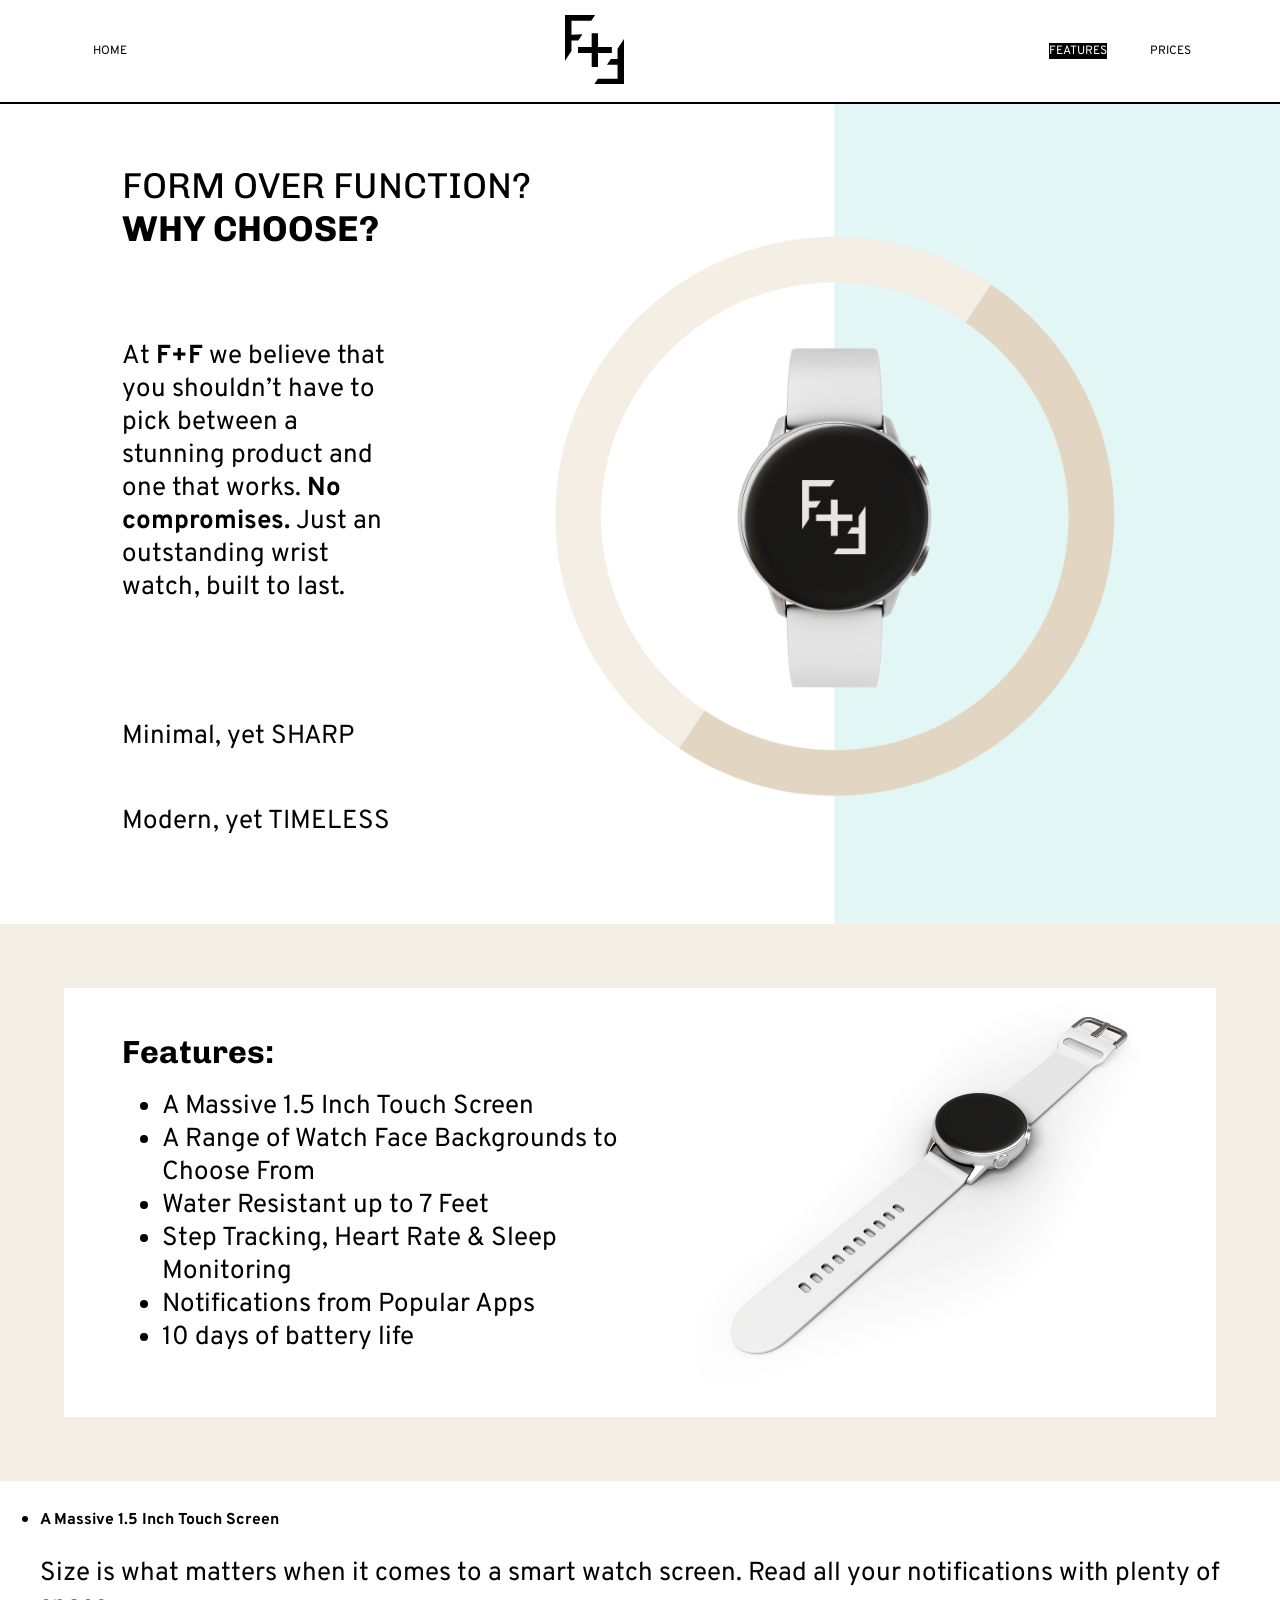
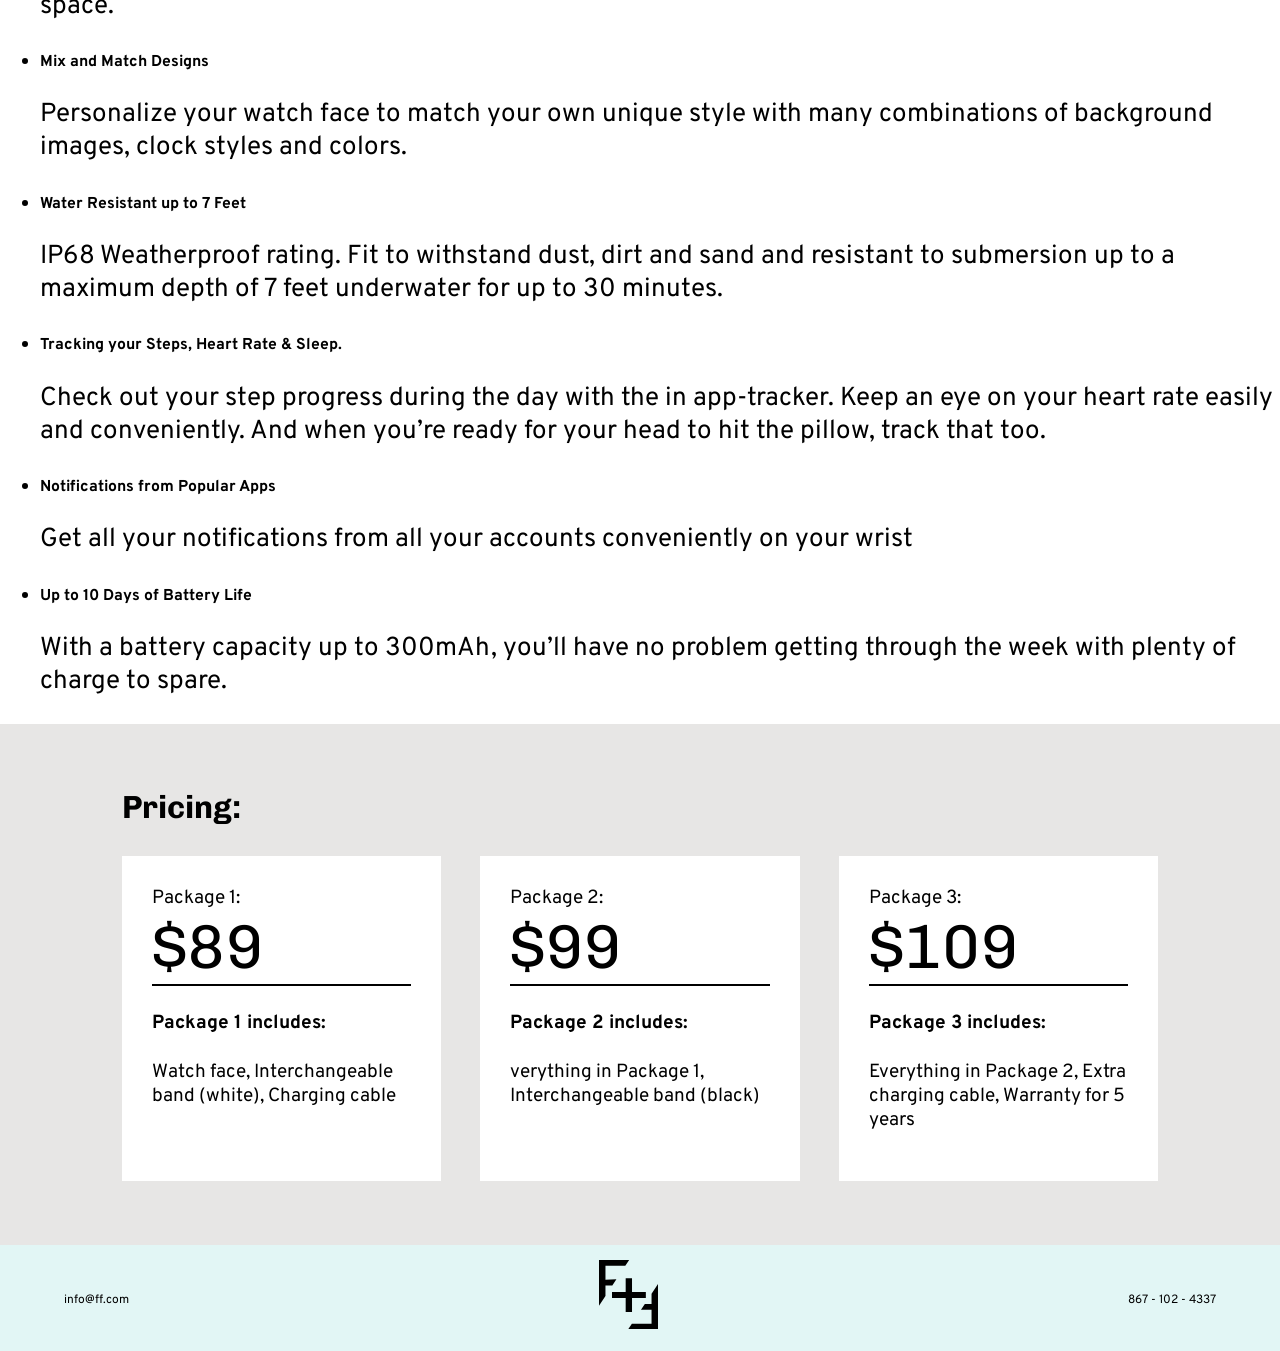
==== commit 88cd4e37: "Merge pull request #4 from jimmyx27/features_breakdown_section Features breakdown section" ====
--- a/Starter Code Challenge HTML & CSS 4/starter-code/index.html
+++ b/Starter Code Challenge HTML & CSS 4/starter-code/index.html
@@ -84,6 +84,44 @@
                 </div>
             </div>
         </div>
+        <section class="features__breakdown">
+            <ul>
+                <li>
+                    <h5>A Massive 1.5 Inch Touch Screen</h5>
+                    <p>Size is what matters when it comes to a smart watch screen. Read all your notifications with plenty of space.
+                    </p>
+                </li>
+                <li>
+                    <h5>Mix and Match Designs
+                    </h5>
+                    <p>Personalize your watch face to match your own unique style with many combinations of background images, clock styles and colors.
+                    </p>
+                </li>
+                <li>
+                    <h5>Water Resistant up to 7 Feet
+                    </h5>
+                    <p>IP68 Weatherproof rating. Fit to withstand dust, dirt and sand and resistant to submersion up to a maximum depth of 7 feet underwater for up to 30 minutes.
+                    </p>
+                </li>
+                <li>
+                    <h5>Tracking your Steps, Heart Rate & Sleep.
+                    </h5>
+                    <p>Check out your step progress during the day with the in app-tracker. Keep an eye on your heart rate easily and conveniently. And when you’re ready for your head to hit the pillow, track that too. 
+                    </p>
+                </li>
+                <li>
+                    <h5>Notifications from Popular Apps
+                    </h5>
+                    <p>Get all your notifications from all your accounts conveniently on your wrist
+                    </p>
+                </li>
+                <li>
+                    <h5>Up to 10 Days of Battery Life
+                    </h5>
+                    <p>With a battery capacity up to 300mAh, you’ll have no problem getting through the week with plenty of charge to spare.</p>
+                </li>
+            </ul>
+        </section>
         <div id="pricing" class="pricing">
             <div class="pricing__container">
                 <h3 class="pricing__title">Pricing:</h3>
@@ -94,7 +132,9 @@
                             <p class="pricing__card-price">$89</p>
                         </div>
                         <div class="pricing__card-bottom">
-                           <!-- add code here for pricing -->
+                           <!-- add code here for pricing-->
+                                   <h4>Package 1 includes: </h4>
+                                   <p>Watch face, Interchangeable band (white), Charging cable</p>
                         </div>
                     </div>
                     <div class="pricing__card">
@@ -103,7 +143,8 @@
                             <p class="pricing__card-price">$99</p>
                         </div>
                         <div class="pricing__card-bottom">
-                            
+                            <h4>Package 2 includes: </h4>
+                                    <p>verything in Package 1, Interchangeable band (black)</p>
                         </div>
                     </div>
                     <div class="pricing__card">
@@ -112,7 +153,8 @@
                             <p class="pricing__card-price">$109</p>
                         </div>
                         <div class="pricing__card-bottom">
-                            
+                            <h4>Package 3 includes: </h4>
+                                    <p>Everything in Package 2, Extra charging cable, Warranty for 5 years</p>
                         </div>
                     </div>
                 </div>
--- a/Starter Code Challenge HTML & CSS 4/starter-code/styles.css
+++ b/Starter Code Challenge HTML & CSS 4/starter-code/styles.css
@@ -169,6 +169,11 @@
   font-size: 62px;
   margin: 0;
 }
+
+.pricing__card-top {
+  border-bottom: 2px solid black;
+}
+
 .pricing__card-bottom {
   font-size: 19px;
 }
